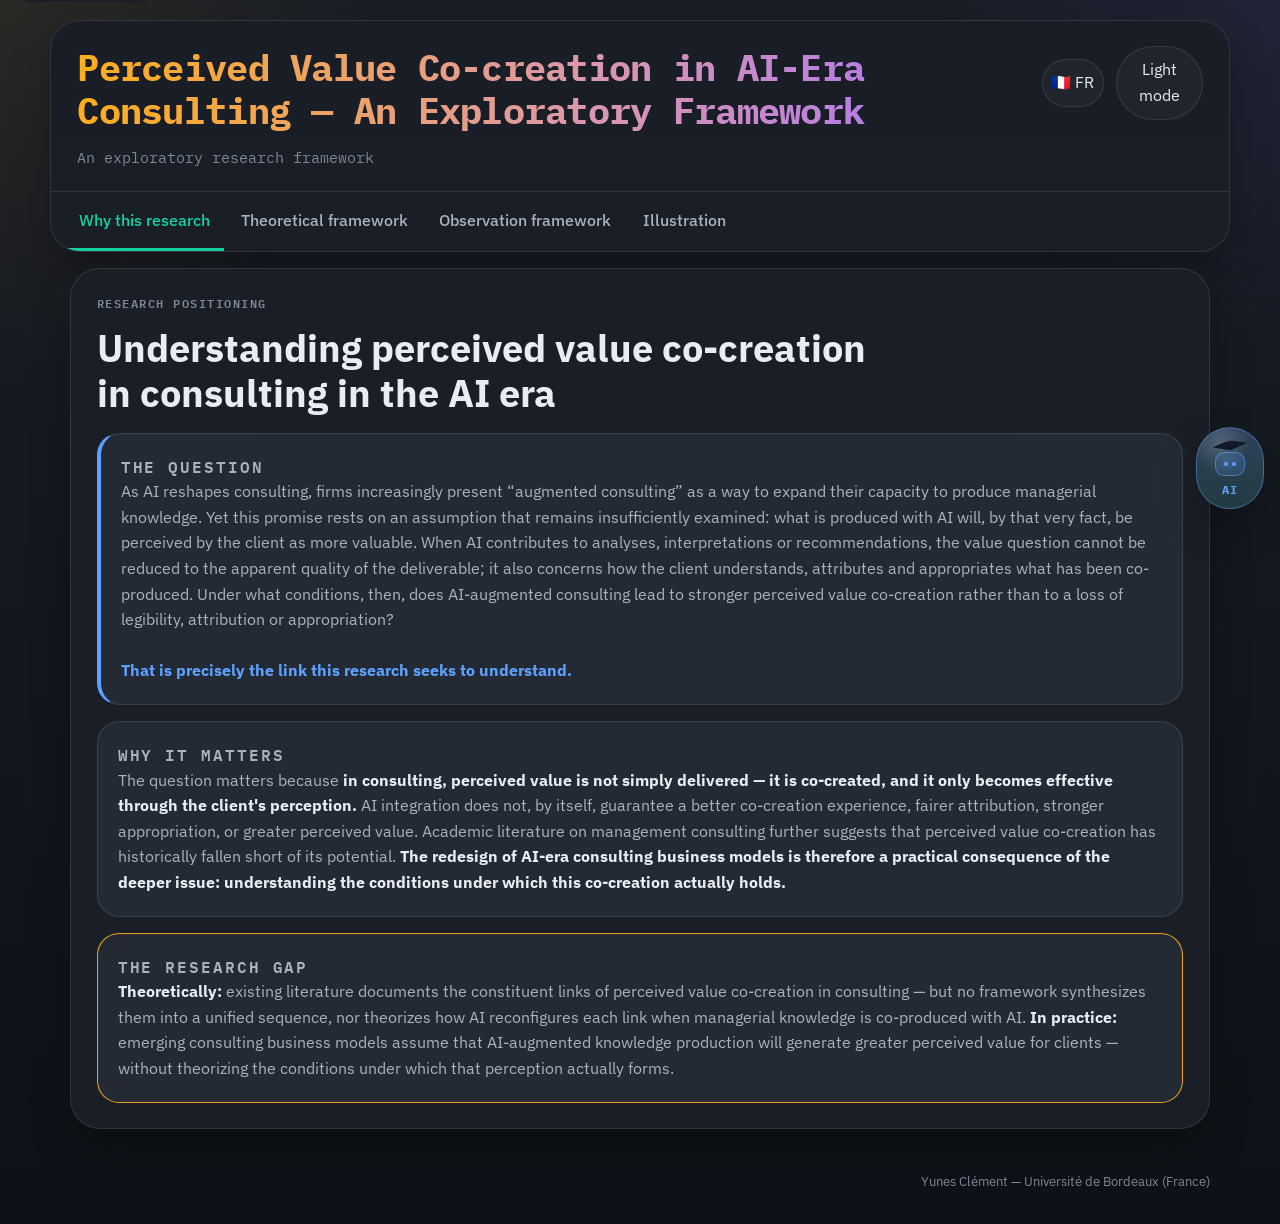
==== index.html @ a19c3557 "Add Vercel web analytics script" ====
<!DOCTYPE html>
<html lang="en" data-theme="dark">
<head>
  <meta charset="UTF-8">
  <meta name="viewport" content="width=device-width, initial-scale=1.0">
  <meta name="color-scheme" content="dark light">
  <title>Perceived Value Co-creation in AI-Era Consulting</title>
  <link rel="preconnect" href="https://fonts.googleapis.com">
  <link rel="preconnect" href="https://fonts.gstatic.com" crossorigin>
  <link href="https://fonts.googleapis.com/css2?family=IBM+Plex+Mono:wght@400;500;600;700&family=IBM+Plex+Sans:wght@400;500;600;700&display=swap" rel="stylesheet">
  <link rel="stylesheet" href="./styles.css">
  <script defer src="/_vercel/insights/script.js"></script>
</head>
<body>
  <a class="skip-link" href="#main">Skip to content</a>

  <header class="hero">
    <div class="hero__shell">
      <div class="hero__topbar">
        <div class="hero__copy">
          <h1 class="hero__title" id="mainTitle"></h1>
          <p class="hero__subtitle" id="subtitle"></p>
        </div>
        <div class="toolbar">
          <button class="tool-btn tool-btn--lang" id="langBtn" type="button" aria-label="Toggle language"></button>
          <button class="tool-btn" id="themeBtn" type="button" aria-label="Toggle color theme"></button>
        </div>
      </div>
      <nav class="section-nav" id="sectionNav" aria-label="Primary sections"></nav>
    </div>
  </header>

  <main id="main" class="layout">
    <section class="content-section" id="why"></section>
    <section class="content-section" id="theory"></section>
    <section class="content-section" id="spheres"></section>
    <section class="content-section" id="illustration"></section>
  </main>

  <button class="floating-chat-btn" id="floatingChatBtn" type="button" aria-label="Open framework AI assistant">
    <span class="floating-chat-btn__icon" aria-hidden="true">
      <span class="floating-chat-btn__cap"></span>
      <span class="floating-chat-btn__head">
        <span class="floating-chat-btn__eye"></span>
        <span class="floating-chat-btn__eye"></span>
      </span>
    </span>
    <span class="floating-chat-btn__text">AI</span>
  </button>

  <footer class="page-footer">
    <p class="page-footer__signature" id="heroSignature"></p>
  </footer>

  <script src="./content.js"></script>
  <script src="./app.js"></script>
</body>
</html>
---- styles.css ----
:root {
  --font-body: "IBM Plex Sans", sans-serif;
  --font-mono: "IBM Plex Mono", monospace;
  --radius-sm: 14px;
  --radius-md: 22px;
  --radius-lg: 30px;
  --layout-width: 1180px;
  --s1: #f6a21b;
  --s2: #8d5dff;
  --s3: #14d2a3;
  --p1: #f0a3d5;
  --p2: #6ee0c5;
  --p3: #b796ff;
  --accent-blue: #5da1ff;
  --accent-amber: #ffae1a;
  --accent-lime: #9bc53d;
}

html[data-theme="dark"] {
  --bg: #0e1117;
  --bg-hero: #191e26;
  --surface: #1a1f27;
  --surface-strong: #232a34;
  --surface-muted: #242b35;
  --surface-soft: rgba(255, 255, 255, 0.03);
  --line: rgba(255, 255, 255, 0.1);
  --line-strong: rgba(255, 255, 255, 0.16);
  --text: #e8edf5;
  --text-soft: #aab2be;
  --text-faint: #7e8796;
  --shadow: 0 18px 40px rgba(0, 0, 0, 0.25);
}

html[data-theme="light"] {
  --bg: #f2eee8;
  --bg-hero: #faf5ee;
  --surface: #fffdf9;
  --surface-strong: #f7f1e9;
  --surface-muted: #efe7dc;
  --surface-soft: rgba(0, 0, 0, 0.02);
  --line: rgba(46, 36, 24, 0.1);
  --line-strong: rgba(46, 36, 24, 0.16);
  --text: #251d13;
  --text-soft: #61584a;
  --text-faint: #847868;
  --shadow: 0 18px 40px rgba(70, 48, 18, 0.08);
}

* {
  box-sizing: border-box;
}

html {
  scroll-behavior: smooth;
}

body {
  margin: 0;
  font-family: var(--font-body);
  background:
    radial-gradient(circle at top left, rgba(246, 162, 27, 0.08), transparent 24rem),
    radial-gradient(circle at top right, rgba(141, 93, 255, 0.08), transparent 22rem),
    linear-gradient(180deg, var(--bg-hero), var(--bg));
  color: var(--text);
  line-height: 1.6;
}

button,
input,
textarea {
  font: inherit;
}

button {
  cursor: pointer;
}

.skip-link {
  position: absolute;
  left: 1rem;
  top: -3rem;
  z-index: 100;
  padding: 0.75rem 1rem;
  border-radius: var(--radius-sm);
  background: var(--surface);
  color: var(--text);
}

.skip-link:focus {
  top: 1rem;
}

.hero {
  padding: 1.25rem 1.25rem 0;
}

.hero__shell {
  max-width: var(--layout-width);
  margin: 0 auto;
  border: 1px solid var(--line);
  border-radius: var(--radius-lg);
  background: linear-gradient(180deg, var(--bg-hero), var(--surface));
  box-shadow: var(--shadow);
  overflow: clip;
}

.hero__topbar {
  display: flex;
  justify-content: space-between;
  gap: 1rem;
  align-items: flex-start;
  padding: 1.55rem 1.65rem 1.35rem;
}

.hero__title {
  margin: 0;
  font-family: var(--font-mono);
  font-size: clamp(1.45rem, 3vw, 2.3rem);
  line-height: 1.18;
  letter-spacing: -0.02em;
  background: linear-gradient(90deg, var(--accent-amber), #db97b0 55%, #a26fff);
  -webkit-background-clip: text;
  -webkit-text-fill-color: transparent;
}

.hero__subtitle {
  margin: 0.8rem 0 0;
  color: var(--text-faint);
  font-family: var(--font-mono);
  font-size: 0.95rem;
}

.toolbar {
  display: flex;
  gap: 0.75rem;
  align-items: center;
}

.tool-btn,
.tool-chip,
.nav-btn,
.timeline-chip,
.sphere-scroll-btn {
  border: 1px solid var(--line);
  border-radius: 999px;
  background: var(--surface-soft);
  color: var(--text);
}

.tool-btn,
.tool-chip {
  min-height: 42px;
  min-width: 42px;
  padding: 0.65rem 0.95rem;
  display: inline-flex;
  align-items: center;
  justify-content: center;
}

.tool-chip {
  color: var(--text-soft);
}

.tool-btn--lang {
  white-space: nowrap;
}

.tool-btn:hover,
.nav-btn:hover,
.timeline-chip:hover,
.sphere-scroll-btn:hover {
  border-color: var(--line-strong);
  transform: translateY(-1px);
}

.section-nav {
  display: flex;
  gap: 0.25rem;
  flex-wrap: wrap;
  padding: 0 0.9rem;
  border-top: 1px solid var(--line);
}

.nav-btn {
  border: none;
  border-bottom: 3px solid transparent;
  border-radius: 0;
  background: transparent;
  padding: 1rem 0.85rem 0.9rem;
  color: var(--text-soft);
  font-size: 0.97rem;
  font-weight: 500;
}

.nav-btn.is-active {
  color: var(--s3);
  border-bottom-color: var(--s3);
}

.layout {
  max-width: var(--layout-width);
  margin: 0 auto;
  padding: 1rem 1.25rem 3rem;
  display: grid;
  gap: 1rem;
}

.content-section {
  scroll-margin-top: 7rem;
  border: 1px solid var(--line);
  border-radius: var(--radius-lg);
  background: var(--surface);
  box-shadow: var(--shadow);
  padding: 1.6rem;
}

.content-section[hidden] {
  display: none;
}

.section-kicker {
  margin: 0 0 0.75rem;
  color: var(--text-faint);
  font-family: var(--font-mono);
  font-size: 0.78rem;
  font-weight: 600;
  letter-spacing: 0.12em;
  text-transform: uppercase;
}

.section-title {
  margin: 0;
  font-size: clamp(1.55rem, 3vw, 2.5rem);
  line-height: 1.18;
}

.section-subtitle {
  margin: 0.4rem 0 0;
  color: var(--text-soft);
  font-size: 1rem;
}

.stack {
  display: grid;
  gap: 1rem;
}

.lede {
  margin: 0;
  color: var(--text-soft);
  font-size: clamp(1.12rem, 2vw, 1.38rem);
  line-height: 1.65;
}

.lede strong {
  color: var(--text);
}

.callout,
.theory-block,
.timeline-detail,
.sphere-card,
.dimension-card,
.link-card,
.prompt-card {
  border: 1px solid var(--line);
  border-radius: var(--radius-md);
  background: var(--surface-strong);
  box-shadow: inset 0 0 0 1px rgba(255, 255, 255, 0.02);
}

.callout,
.theory-block,
.timeline-detail,
.sphere-card,
.dimension-card,
.link-card,
.prompt-card {
  padding: 1.25rem;
}

.accent-blue {
  color: var(--accent-blue);
  font-weight: 700;
}

.accent-amber {
  color: var(--accent-amber);
}

.panel-label {
  margin: 0 0 0.7rem;
  color: var(--text-faint);
  font-family: var(--font-mono);
  font-size: 0.8rem;
  font-weight: 600;
  letter-spacing: 0.12em;
  text-transform: uppercase;
}

.question-callout {
  border-left: 4px solid var(--accent-blue);
}

.gap-callout {
  border: 1px solid rgba(255, 174, 26, 0.9);
}

.callout p,
.theory-block p,
.timeline-detail p,
.sphere-card p,
.dimension-card p,
.link-card p,
.prompt-card p {
  margin: 0;
  color: var(--text-soft);
  font-size: 1rem;
}

.callout strong,
.theory-block strong,
.timeline-detail strong,
.sphere-card strong,
.dimension-card strong,
.link-card strong,
.prompt-card strong {
  color: var(--text);
}

.dimension-grid,
.proposition-grid,
.sphere-cards {
  display: grid;
  grid-template-columns: repeat(3, minmax(0, 1fr));
  gap: 1rem;
}

.dimension-card__tag,
.proposition-card__badge,
.chip,
.sequence-pill {
  display: inline-flex;
  align-items: center;
  justify-content: center;
  border-radius: 999px;
  font-weight: 700;
}

.dimension-card__tag,
.proposition-card__badge {
  padding: 0.42rem 0.8rem;
  font-size: 0.86rem;
}

.tone-relational {
  color: var(--p1);
  background: rgba(194, 78, 127, 0.14);
}

.tone-processual {
  color: var(--p2);
  background: rgba(110, 224, 197, 0.14);
}

.tone-cognitive {
  color: var(--p3);
  background: rgba(183, 150, 255, 0.14);
}

.tone-managerial {
  color: var(--accent-lime);
  background: rgba(155, 197, 61, 0.14);
}

.dimension-card__letter {
  margin: 0.8rem 0 0.35rem;
  color: var(--text);
  font-size: 2rem;
  font-weight: 700;
}

.sequence-row {
  display: flex;
  flex-wrap: wrap;
  gap: 0.55rem;
  align-items: center;
  margin-top: 0.4rem;
  color: var(--text-soft);
  font-size: 1.02rem;
}

.sequence-pill {
  width: 2.95rem;
  height: 2.95rem;
  font-size: 1.18rem;
}

.sequence-pill--relational {
  background: rgba(194, 78, 127, 0.18);
  color: var(--p1);
}

.sequence-pill--processual {
  background: rgba(20, 210, 163, 0.16);
  color: var(--s3);
}

.sequence-pill--cognitive {
  background: rgba(141, 93, 255, 0.16);
  color: var(--p3);
}

.sequence-arrow {
  color: var(--text-faint);
  font-size: 1.8rem;
  line-height: 1;
}

.sequence-row em {
  color: var(--text-soft);
  font-style: italic;
}

.proposition-grid {
  grid-template-columns: repeat(3, minmax(0, 1fr));
}

.proposition-grid .theory-block {
  padding: 1.15rem;
}

.proposition-card__title {
  margin: 0.9rem 0 0.55rem;
  font-size: 1.65rem;
  line-height: 1;
  color: var(--text);
}

.findings-note {
  margin: 0;
  color: var(--text-faint);
  font-style: italic;
}

.diagram-shell {
  display: grid;
  gap: 1rem;
}

.diagram-sequence {
  display: grid;
  grid-template-columns: 1fr auto 1fr auto 1fr;
  gap: 0.8rem;
  align-items: stretch;
}

.diagram-node {
  border: 1px solid var(--line);
  border-radius: var(--radius-md);
  background: var(--surface-strong);
  padding: 1rem;
}

.diagram-node__head {
  display: flex;
  align-items: center;
  gap: 0.6rem;
  margin-bottom: 0.75rem;
}

.diagram-node__dot {
  width: 2rem;
  height: 2rem;
  border-radius: 999px;
  display: inline-flex;
  align-items: center;
  justify-content: center;
  font-weight: 700;
}

.diagram-node__dot--r {
  background: rgba(194, 78, 127, 0.18);
  color: var(--p1);
}

.diagram-node__dot--p {
  background: rgba(20, 210, 163, 0.16);
  color: var(--s3);
}

.diagram-node__dot--c {
  background: rgba(141, 93, 255, 0.16);
  color: var(--p3);
}

.diagram-node__title {
  font-size: 1rem;
  font-weight: 700;
}

.diagram-sequence__arrow {
  align-self: center;
  color: var(--text-faint);
  font-size: 2rem;
  text-align: center;
}

.link-grid {
  display: grid;
  grid-template-columns: repeat(3, minmax(0, 1fr));
  gap: 1rem;
}

.link-card__title {
  margin: 0 0 0.85rem;
  color: var(--text);
  font-family: var(--font-mono);
  font-size: 1rem;
  letter-spacing: 0.06em;
}

.link-card__meta {
  display: grid;
  gap: 0.75rem;
}

.link-card__meta strong {
  display: block;
  margin-bottom: 0.15rem;
}

.link-card__meta .is-positive strong {
  color: var(--s3);
}

.link-card__meta .is-negative strong {
  color: #ff8d92;
}

.link-card__meta .is-contingent strong {
  color: var(--accent-blue);
}

.detail-stack {
  display: grid;
  gap: 1rem;
}

.theory-section {
  display: grid;
  gap: 1rem;
}

.observational-card,
.prompt-card {
  display: grid;
  gap: 1rem;
}

.gap-block {
  border: 1px solid rgba(255, 174, 26, 0.5);
  background:
    linear-gradient(180deg, rgba(255, 174, 26, 0.04), transparent 34%),
    var(--surface-strong);
}

.gap-block__text {
  display: grid;
  gap: 0.95rem;
}

.gap-block__text p {
  margin: 0;
  text-align: justify;
  text-wrap: pretty;
  hyphens: auto;
  line-height: 1.78;
}

.chip-row {
  display: flex;
  gap: 0.75rem;
  flex-wrap: wrap;
}

.chip {
  padding: 0.55rem 0.95rem;
  font-size: 0.94rem;
}

.chip--s1 {
  color: #ffd27a;
  background: rgba(246, 162, 27, 0.18);
}

.chip--s2 {
  color: #c8b2ff;
  background: rgba(141, 93, 255, 0.18);
}

.chip--s3 {
  color: #8cf4d9;
  background: rgba(20, 210, 163, 0.16);
}

.prompt-card {
  border: 1px solid rgba(93, 161, 255, 0.9);
}

.prompt-card strong {
  color: var(--accent-blue);
}

.timeline-shell {
  display: grid;
  gap: 1rem;
}

.timeline-head {
  display: grid;
  gap: 0.45rem;
}

.timeline-label {
  margin: 0;
  color: var(--text-faint);
  font-family: var(--font-mono);
  font-size: 0.95rem;
}

.timeline-intro {
  margin: 0;
  color: var(--text-soft);
  max-width: 58rem;
}

.timeline-legend {
  margin: 0;
  color: var(--text-faint);
  font-size: 0.95rem;
  max-width: 62rem;
}

.mission-process {
  display: grid;
  grid-template-columns: repeat(3, minmax(0, 1fr));
  gap: 1rem;
  margin-top: 0.4rem;
}

.mission-process__step {
  position: relative;
  display: grid;
  align-content: center;
  min-height: 4.35rem;
  padding: 0.95rem 1.35rem 0.95rem 1rem;
  border: 1px solid var(--line);
  background: linear-gradient(180deg, var(--surface), var(--surface-strong));
  color: var(--text);
  clip-path: polygon(0 0, calc(100% - 1.2rem) 0, 100% 50%, calc(100% - 1.2rem) 100%, 0 100%);
  box-shadow: 0 10px 24px rgba(0, 0, 0, 0.08);
}

.mission-process__step.is-active {
  border-color: var(--line-strong);
  background: linear-gradient(180deg, var(--surface-muted), var(--surface-strong));
  box-shadow: 0 14px 28px rgba(0, 0, 0, 0.12);
}

.mission-process__copy {
  display: grid;
  gap: 0.12rem;
}

.mission-process__heading {
  display: flex;
  align-items: baseline;
  gap: 0.5rem;
}

.mission-process__index {
  font-family: var(--font-mono);
  font-size: 0.95rem;
  font-weight: 700;
  letter-spacing: 0.05em;
}

.mission-process__title {
  font-size: 1.06rem;
  font-weight: 700;
  line-height: 1.12;
  text-wrap: balance;
}

.mission-process__span {
  color: var(--text-faint);
  font-family: var(--font-mono);
  font-size: 0.72rem;
  letter-spacing: 0.06em;
  text-transform: uppercase;
}

.timeline-group__process {
  display: none;
}

.timeline-map {
  display: grid;
  gap: 1rem;
}

.timeline-groups {
  display: flex;
  align-items: stretch;
  gap: 0.8rem;
  padding: 0.35rem 0 0.55rem;
}

.timeline-group-wrap {
  display: flex;
  align-items: center;
  gap: 0.8rem;
  flex: var(--group-weight, 1) 1 0;
  min-width: 0;
}

.timeline-group {
  display: grid;
  grid-template-rows: auto minmax(13rem, 1fr);
  gap: 0.95rem;
  flex: 1 1 auto;
  min-width: 0;
  min-height: 22rem;
  padding: 0.95rem;
  border: 1px solid var(--line);
  border-radius: var(--radius-lg);
  background: linear-gradient(180deg, var(--surface), var(--surface-strong));
  box-shadow: 0 12px 28px rgba(0, 0, 0, 0.08);
}

.timeline-group.is-active {
  border-color: var(--line-strong);
  box-shadow: 0 16px 34px rgba(0, 0, 0, 0.1);
}

.timeline-group__head {
  display: grid;
  align-content: start;
  min-height: 5.8rem;
  gap: 0.25rem;
  padding-bottom: 0.7rem;
  border-bottom: 1px solid var(--line);
}

.timeline-group__summary {
  margin: 0;
  color: var(--text-soft);
  font-size: 0.86rem;
  line-height: 1.42;
}

.timeline-group__steps {
  display: flex;
  align-items: center;
  align-content: center;
  justify-content: center;
  flex-wrap: nowrap;
  gap: 0.55rem;
  align-self: stretch;
  min-width: 0;
  min-height: 12.5rem;
  padding: 0.4rem 0 0.15rem;
}

.timeline-group--analysis .timeline-group__steps {
  transform: translateX(-0.4rem);
}

.timeline-substep {
  display: flex;
  align-items: center;
  gap: 0.55rem;
  flex: 1 1 0;
  min-width: 0;
  min-height: 10.5rem;
}

.timeline-substep__connector {
  position: relative;
  flex: 0 0 1rem;
  align-self: center;
  height: 1.9rem;
}

.timeline-substep__connector::before {
  content: "";
  position: absolute;
  left: 0;
  right: 0.35rem;
  top: 50%;
  height: 2px;
  border-radius: 999px;
  background: var(--line-strong);
  transform: translateY(-50%);
}

.timeline-substep__connector::after {
  content: "";
  position: absolute;
  right: 0.05rem;
  top: 50%;
  width: 0.5rem;
  height: 0.5rem;
  border-top: 2px solid var(--line-strong);
  border-right: 2px solid var(--line-strong);
  transform: translateY(-50%) rotate(45deg);
}

.timeline-group__transfer {
  position: relative;
  flex: 0 0 1.1rem;
  align-self: center;
  height: 2rem;
}

.timeline-group__transfer::before {
  content: "";
  position: absolute;
  left: 0;
  right: 0.35rem;
  top: 50%;
  height: 2px;
  border-radius: 999px;
  background: var(--line-strong);
  transform: translateY(-50%);
}

.timeline-group__transfer::after {
  content: "";
  position: absolute;
  right: 0;
  top: 50%;
  width: 0.55rem;
  height: 0.55rem;
  border-top: 2px solid var(--line-strong);
  border-right: 2px solid var(--line-strong);
  transform: translateY(-50%) rotate(45deg);
}

.timeline-chip {
  position: relative;
  flex: 1 1 auto;
  align-self: center;
  min-width: 8.9rem;
  min-height: 8.9rem;
  padding: 0.72rem 0.78rem 0.78rem;
  text-align: left;
  border: 1px solid var(--line);
  border-radius: var(--radius-md);
  background: linear-gradient(180deg, var(--surface), var(--surface-strong));
  box-shadow:
    0 8px 18px rgba(0, 0, 0, 0.06);
  transition: transform 140ms ease, box-shadow 140ms ease, background 140ms ease, border-color 140ms ease;
  display: grid;
  grid-template-rows: auto auto 1fr;
  gap: 0.45rem;
}

.timeline-chip.is-active {
  background: linear-gradient(180deg, var(--surface-muted), var(--surface-strong));
  border-color: var(--line-strong);
  box-shadow:
    0 16px 32px rgba(0, 0, 0, 0.12);
}

.timeline-chip__badge {
  display: inline-flex;
  padding: 0.18rem 0.55rem;
  border-radius: 999px;
  font-size: 0.74rem;
  font-weight: 700;
}

.timeline-chip__title {
  display: block;
  color: var(--text);
  font-weight: 700;
  font-size: 0.84rem;
  line-height: 1.12;
  text-wrap: balance;
  overflow-wrap: normal;
  word-break: normal;
  hyphens: none;
}

.timeline-chip__meta {
  display: grid;
  gap: 0.34rem;
  align-content: start;
}

.timeline-chip__meta-row {
  display: flex;
  flex-wrap: wrap;
  gap: 0.32rem;
  align-items: center;
}

.timeline-chip__props,
.timeline-detail__props,
.timeline-dimensions {
  display: inline-flex;
  flex-wrap: wrap;
  gap: 0.32rem;
  align-items: center;
}

.timeline-prop {
  display: inline-flex;
  align-items: center;
  justify-content: center;
  min-height: 1.55rem;
  padding: 0.14rem 0.45rem;
  border-radius: 999px;
  border: 1px solid var(--line-strong);
  background: var(--surface-soft);
  color: var(--text-faint);
  font-size: 0.64rem;
  font-weight: 700;
  letter-spacing: 0.02em;
}

.is-explainable {
  cursor: help;
}

.timeline-dimension {
  display: inline-flex;
  align-items: center;
  justify-content: center;
  min-width: 1.85rem;
  min-height: 1.7rem;
  padding: 0.14rem 0.55rem;
  border-radius: 999px;
  font-size: 0.7rem;
  font-weight: 700;
  letter-spacing: 0.04em;
}

.timeline-dimension--r {
  color: var(--p1);
  border: 1px solid rgba(194, 78, 127, 0.42);
  background: rgba(194, 78, 127, 0.14);
}

.timeline-dimension--p {
  color: var(--s3);
  border: 1px solid rgba(20, 210, 163, 0.38);
  background: rgba(20, 210, 163, 0.12);
}

.timeline-dimension--c {
  color: var(--p3);
  border: 1px solid rgba(141, 93, 255, 0.42);
  background: rgba(141, 93, 255, 0.12);
}

.timeline-chip__week {
  display: block;
  align-self: end;
  color: var(--text-faint);
  font-family: var(--font-mono);
  font-size: 0.66rem;
  letter-spacing: 0.08em;
  text-transform: uppercase;
}

.timeline-postscript {
  display: grid;
  gap: 0.7rem;
  padding: 0.95rem 1rem;
  border: 1px solid var(--line);
  border-radius: var(--radius-lg);
  background: linear-gradient(180deg, var(--surface), var(--surface-strong));
  box-shadow: 0 12px 28px rgba(0, 0, 0, 0.08);
}

.timeline-postscript__head {
  display: grid;
  gap: 0.25rem;
}

.timeline-postscript__label {
  margin: 0;
  color: var(--text);
  font-family: var(--font-mono);
  font-size: 0.82rem;
  font-weight: 700;
  letter-spacing: 0.06em;
  text-transform: uppercase;
}

.timeline-postscript__summary {
  margin: 0;
  color: var(--text-soft);
  font-size: 0.86rem;
  line-height: 1.42;
}

.timeline-postscript__flow {
  display: flex;
  align-items: center;
  justify-content: flex-start;
  flex-wrap: wrap;
  gap: 0.75rem;
}

.timeline-chip--postscript {
  flex: 0 1 18rem;
}

.timeline-postscript__connector {
  position: relative;
  flex: 0 0 1.25rem;
  height: 2rem;
}

.timeline-postscript__connector::before {
  content: "";
  position: absolute;
  left: 0;
  right: 0.35rem;
  top: 50%;
  height: 2px;
  border-radius: 999px;
  background: var(--line-strong);
  transform: translateY(-50%);
}

.timeline-postscript__connector::after {
  content: "";
  position: absolute;
  right: 0;
  top: 50%;
  width: 0.55rem;
  height: 0.55rem;
  border-top: 2px solid var(--line-strong);
  border-right: 2px solid var(--line-strong);
  transform: translateY(-50%) rotate(45deg);
}

.timeline-detail__top {
  margin-bottom: 0.55rem;
}

.timeline-detail__stage {
  display: inline-block;
  color: var(--text-faint);
  font-family: var(--font-mono);
  font-size: 0.8rem;
  letter-spacing: 0.06em;
  text-transform: uppercase;
}

.timeline-detail__badge {
  padding: 0.25rem 0.65rem;
  border-radius: 999px;
  font-size: 0.76rem;
  font-weight: 700;
}

.tone-s1 {
  color: var(--s1);
  border: 1px solid rgba(246, 162, 27, 0.5);
  background: rgba(246, 162, 27, 0.12);
}

.tone-s2 {
  color: var(--s2);
  border: 1px solid rgba(141, 93, 255, 0.5);
  background: rgba(141, 93, 255, 0.12);
}

.tone-s3 {
  color: var(--s3);
  border: 1px solid rgba(20, 210, 163, 0.5);
  background: rgba(20, 210, 163, 0.12);
}

.tone-post {
  color: var(--text-faint);
  border: 1px solid var(--line-strong);
  background: var(--surface-soft);
}

.timeline-detail__title {
  margin: 0;
  font-size: 1.4rem;
}

.timeline-detail__meta {
  display: grid;
  gap: 0.55rem;
  margin-top: 0.85rem;
}

.timeline-detail__meta-row {
  display: grid;
  grid-template-columns: minmax(10rem, 13rem) minmax(0, 1fr);
  gap: 0.8rem;
  align-items: center;
}

.timeline-detail__label {
  color: var(--text-faint);
  font-family: var(--font-mono);
  font-size: 0.78rem;
  letter-spacing: 0.05em;
  text-transform: uppercase;
}

.timeline-detail__value {
  display: flex;
  flex-wrap: wrap;
  gap: 0.45rem;
  align-items: center;
  min-width: 0;
}

.timeline-detail__body {
  margin-top: 1rem;
}

.timeline-detail__observable {
  margin-top: 1rem;
  padding-top: 1rem;
  border-top: 1px solid var(--line);
  color: var(--text-faint);
  font-style: italic;
}

.chatbot-panel {
  display: grid;
  gap: 0.9rem;
  padding: 1rem 1.05rem;
  border: 1px solid var(--line);
  border-radius: var(--radius-lg);
  background: linear-gradient(180deg, var(--surface), var(--surface-strong));
  box-shadow: 0 12px 28px rgba(0, 0, 0, 0.08);
}

.chatbot-panel__head {
  display: flex;
  align-items: flex-start;
  gap: 0.8rem;
}

.chatbot-panel__icon {
  display: inline-flex;
  align-items: center;
  justify-content: center;
  width: 2.35rem;
  height: 2.35rem;
  border-radius: 999px;
  border: 1px solid rgba(93, 161, 255, 0.5);
  background: rgba(93, 161, 255, 0.14);
  color: var(--accent-blue);
  font-family: var(--font-mono);
  font-size: 0.82rem;
  font-weight: 700;
  letter-spacing: 0.08em;
  text-transform: uppercase;
}

.chatbot-panel__copy {
  display: grid;
  gap: 0.2rem;
}

.chatbot-panel__title {
  margin: 0;
  font-size: 1rem;
}

.chatbot-panel__note {
  margin: 0;
  color: var(--text-faint);
  font-size: 0.85rem;
  line-height: 1.45;
}

.chatbot-context {
  display: grid;
  gap: 0.65rem;
  padding: 0.9rem;
  border: 1px solid var(--line);
  border-radius: var(--radius-md);
  background: var(--surface-soft);
}

.chatbot-context__heading,
.chatbot-suggestions__label {
  margin: 0;
  color: var(--text-faint);
  font-family: var(--font-mono);
  font-size: 0.73rem;
  font-weight: 700;
  letter-spacing: 0.07em;
  text-transform: uppercase;
}

.chatbot-context__grid {
  display: grid;
  grid-template-columns: repeat(2, minmax(0, 1fr));
  gap: 0.7rem 1rem;
}

.chatbot-context__row {
  display: grid;
  gap: 0.28rem;
}

.chatbot-context__row--full {
  grid-column: 1 / -1;
}

.chatbot-context__label {
  color: var(--text-faint);
  font-family: var(--font-mono);
  font-size: 0.69rem;
  letter-spacing: 0.05em;
  text-transform: uppercase;
}

.chatbot-context__value {
  display: flex;
  flex-wrap: wrap;
  gap: 0.38rem;
  align-items: center;
}

.chatbot-context__text {
  color: var(--text);
  font-size: 0.92rem;
  font-weight: 600;
}

.chatbot-suggestions {
  display: grid;
  gap: 0.45rem;
}

.chatbot-suggestions__list {
  display: flex;
  flex-wrap: wrap;
  gap: 0.45rem;
}

.chatbot-suggestion {
  padding: 0.45rem 0.72rem;
  border-radius: 999px;
  border: 1px solid var(--line);
  background: var(--surface-soft);
  color: var(--text-soft);
  font-size: 0.82rem;
  line-height: 1.3;
}

.chatbot-suggestion:hover {
  border-color: var(--line-strong);
  color: var(--text);
}

.chatbot-messages {
  display: grid;
  gap: 0.7rem;
  max-height: 24rem;
  overflow: auto;
  padding-right: 0.15rem;
}

.chatbot-message {
  display: grid;
  gap: 0.28rem;
  max-width: 54rem;
}

.chatbot-message--user {
  justify-self: end;
}

.chatbot-message__role {
  color: var(--text-faint);
  font-family: var(--font-mono);
  font-size: 0.68rem;
  font-weight: 700;
  letter-spacing: 0.06em;
  text-transform: uppercase;
}

.chatbot-message__bubble {
  padding: 0.78rem 0.9rem;
  border: 1px solid var(--line);
  border-radius: var(--radius-md);
  background: linear-gradient(180deg, var(--surface), var(--surface-strong));
}

.chatbot-message--assistant .chatbot-message__bubble {
  color: var(--text-soft);
}

.chatbot-message--user .chatbot-message__bubble {
  border-color: rgba(93, 161, 255, 0.42);
  background: rgba(93, 161, 255, 0.12);
  color: var(--text);
}

.chatbot-message--pending .chatbot-message__bubble {
  opacity: 0.8;
}

.chatbot-message__bubble p {
  margin: 0 0 0.5rem;
}

.chatbot-message__bubble p:last-child {
  margin-bottom: 0;
}

.chatbot-form {
  display: grid;
  gap: 0.55rem;
}

.chatbot-form__label {
  color: var(--text-faint);
  font-family: var(--font-mono);
  font-size: 0.74rem;
  font-weight: 700;
  letter-spacing: 0.06em;
  text-transform: uppercase;
}

.chatbot-form__row {
  display: flex;
  gap: 0.75rem;
  align-items: flex-end;
}

.chatbot-form__input {
  width: 100%;
  min-height: 5.4rem;
  padding: 0.8rem 0.9rem;
  border: 1px solid var(--line);
  border-radius: var(--radius-md);
  background: var(--surface-soft);
  color: var(--text);
  font: inherit;
  resize: vertical;
}

.chatbot-form__input::placeholder {
  color: var(--text-faint);
}

.chatbot-form__button {
  flex: 0 0 auto;
  min-height: 2.85rem;
  padding: 0.7rem 1rem;
  border-radius: 999px;
  border: 1px solid rgba(93, 161, 255, 0.5);
  background: rgba(93, 161, 255, 0.14);
  color: var(--accent-blue);
  font-weight: 700;
}

.chatbot-form__button:disabled,
.chatbot-suggestion:disabled,
.chatbot-form__input:disabled {
  opacity: 0.65;
  cursor: not-allowed;
}

.floating-chat-btn {
  position: fixed;
  right: max(1rem, env(safe-area-inset-right));
  top: 52%;
  z-index: 50;
  transform: translateY(-50%);
  display: grid;
  justify-items: center;
  gap: 0.28rem;
  width: 4.25rem;
  min-height: 4.9rem;
  padding: 0.66rem 0.48rem 0.55rem;
  border: 1px solid rgba(93, 161, 255, 0.44);
  border-radius: 999px;
  background:
    radial-gradient(circle at 35% 18%, rgba(255, 255, 255, 0.18), transparent 38%),
    linear-gradient(180deg, rgba(93, 161, 255, 0.2), rgba(20, 210, 163, 0.1)),
    var(--surface-strong);
  color: var(--accent-blue);
  box-shadow: 0 18px 42px rgba(0, 0, 0, 0.24);
  transition: transform 160ms ease, border-color 160ms ease, box-shadow 160ms ease;
}

.floating-chat-btn:hover {
  transform: translateY(-50%) translateX(-3px);
  border-color: rgba(93, 161, 255, 0.72);
  box-shadow: 0 22px 52px rgba(0, 0, 0, 0.3);
}

.floating-chat-btn__icon {
  position: relative;
  display: grid;
  place-items: end center;
  width: 2.5rem;
  height: 2.35rem;
}

.floating-chat-btn__cap {
  position: absolute;
  top: 0.08rem;
  left: 50%;
  width: 2.2rem;
  height: 0.72rem;
  transform: translateX(-50%) rotate(-8deg);
  background: #111827;
  border: 1px solid rgba(255, 255, 255, 0.24);
  clip-path: polygon(0 44%, 50% 0, 100% 44%, 50% 88%);
  box-shadow: 0 0.38rem 0 -0.23rem var(--accent-amber);
}

.floating-chat-btn__cap::after {
  content: "";
  position: absolute;
  right: 0.24rem;
  bottom: -0.55rem;
  width: 0.08rem;
  height: 0.7rem;
  background: var(--accent-amber);
  transform: rotate(10deg);
  transform-origin: top;
}

.floating-chat-btn__head {
  display: flex;
  align-items: center;
  justify-content: center;
  gap: 0.28rem;
  width: 1.82rem;
  height: 1.48rem;
  margin-top: 0.62rem;
  border: 1px solid rgba(93, 161, 255, 0.55);
  border-radius: 0.58rem;
  background: rgba(93, 161, 255, 0.16);
}

.floating-chat-btn__eye {
  width: 0.26rem;
  height: 0.26rem;
  border-radius: 999px;
  background: var(--accent-blue);
  box-shadow: 0 0 0.45rem rgba(93, 161, 255, 0.75);
}

.floating-chat-btn__text {
  font-family: var(--font-mono);
  font-size: 0.72rem;
  font-weight: 800;
  letter-spacing: 0.08em;
  text-transform: uppercase;
}

.sphere-shell {
  display: grid;
  gap: 1rem;
}

.sphere-figure {
  border: 1px solid var(--line);
  border-radius: var(--radius-lg);
  padding: 1rem;
  background:
    linear-gradient(135deg, rgba(246, 162, 27, 0.08), rgba(141, 93, 255, 0.08) 50%, rgba(20, 210, 163, 0.08)),
    var(--surface-strong);
}

.sphere-figure__canvas {
  border-radius: var(--radius-md);
  background: var(--surface);
  padding: 0.85rem;
}

.sphere-figure__canvas svg {
  display: block;
  width: 100%;
  height: auto;
}

.sphere-label {
  cursor: pointer;
}

.sphere-label rect {
  transition: transform 140ms ease, filter 140ms ease;
  transform-box: fill-box;
  transform-origin: center;
}

.sphere-label:hover rect,
.sphere-label:focus rect {
  transform: translateY(-2px);
  filter: drop-shadow(0 12px 22px rgba(0, 0, 0, 0.16));
}

.sphere-label text {
  font-family: var(--font-body);
  font-weight: 700;
  font-size: 1rem;
  dominant-baseline: middle;
  text-anchor: middle;
  user-select: none;
  pointer-events: none;
}

.sphere-scroll-row {
  display: flex;
  gap: 0.75rem;
  justify-content: center;
  flex-wrap: wrap;
}

.sphere-scroll-btn {
  padding: 0.75rem 1rem;
  font-weight: 700;
  background: var(--surface);
}

.sphere-card {
  border-left: 4px solid transparent;
}

.sphere-card--s1 {
  border-left-color: var(--s1);
}

.sphere-card--s2 {
  border-left-color: var(--s2);
}

.sphere-card--s3 {
  border-left-color: var(--s3);
}

.sphere-card__title {
  margin: 0 0 0.8rem;
  font-size: 1.5rem;
}

.page-footer {
  max-width: var(--layout-width);
  margin: -0.4rem auto 0;
  padding: 0 1.25rem 2rem;
  display: flex;
  justify-content: flex-end;
}

.page-footer__signature {
  margin: 0;
  color: var(--text-faint);
  font-size: 0.84rem;
}

.focus-ring:focus-visible,
button:focus-visible {
  outline: 3px solid rgba(93, 161, 255, 0.35);
  outline-offset: 2px;
}

@media (max-width: 1100px) {
  .dimension-grid,
  .proposition-grid,
  .sphere-cards,
  .link-grid {
    grid-template-columns: 1fr;
  }

  .diagram-sequence {
    grid-template-columns: 1fr;
  }

  .diagram-sequence__arrow {
    transform: rotate(90deg);
  }

  .mission-process {
    display: none;
  }

  .timeline-group__process {
    display: grid;
    width: 100%;
    margin: 0 0 0.65rem;
  }

  .timeline-groups {
    flex-direction: column;
  }

  .timeline-group-wrap {
    flex-direction: column;
    align-items: stretch;
  }

  .timeline-group {
    min-height: 0;
    grid-template-rows: auto auto;
  }

  .timeline-group__steps {
    flex-direction: column;
    align-items: stretch;
    justify-content: flex-start;
    min-height: 0;
    width: 100%;
    padding-top: 0.25rem;
    gap: 0.65rem;
  }

  .timeline-group--analysis .timeline-group__steps {
    transform: none;
  }

  .timeline-substep {
    display: block;
    width: 100%;
    flex: none;
    min-height: 0;
  }

  .timeline-chip {
    width: 100%;
    min-width: 0;
    min-height: 0;
  }

  .timeline-group__head {
    min-height: 0;
  }

  .chatbot-context__grid {
    grid-template-columns: 1fr;
  }

  .timeline-substep__connector,
  .timeline-group__transfer,
  .timeline-postscript__connector {
    display: none;
  }
}

@media (max-width: 760px) {
  .hero,
  .layout,
  .page-footer {
    padding-left: 0.85rem;
    padding-right: 0.85rem;
  }

  .hero__topbar {
    padding: 1.2rem 1rem 1rem;
    flex-direction: column;
  }

  .toolbar {
    width: 100%;
    justify-content: flex-end;
  }

  .chatbot-panel__head,
  .chatbot-form__row {
    flex-direction: column;
    align-items: stretch;
  }

  .chatbot-form__button {
    width: 100%;
  }

  .floating-chat-btn {
    top: auto;
    right: max(0.8rem, env(safe-area-inset-right));
    bottom: max(0.8rem, env(safe-area-inset-bottom));
    transform: none;
    width: 3.75rem;
    min-height: 4.35rem;
  }

  .floating-chat-btn:hover {
    transform: translateY(-2px);
  }

  .section-nav {
    padding: 0 0.4rem;
  }

  .nav-btn {
    padding: 0.85rem 0.55rem;
    font-size: 0.92rem;
  }

  .content-section {
    padding: 1.1rem;
  }

  .timeline-chip {
    padding: 0.9rem 0.85rem 0.95rem;
  }

  .timeline-groups {
    gap: 0.85rem;
  }

  .timeline-group {
    padding: 0.85rem;
    border-radius: 1.35rem;
  }

  .timeline-group__head {
    gap: 0.2rem;
    padding-bottom: 0.55rem;
  }

  .timeline-group__summary {
    font-size: 0.78rem;
    line-height: 1.35;
  }

  .timeline-chip__title {
    font-size: 0.88rem;
  }

  .timeline-postscript__flow {
    display: grid;
    gap: 0.65rem;
  }

  .timeline-chip--postscript {
    width: 100%;
    flex: none;
  }

  .timeline-detail__meta-row {
    grid-template-columns: 1fr;
    gap: 0.35rem;
  }

  .sphere-figure,
  .sphere-figure__canvas {
    padding: 0.7rem;
  }
}
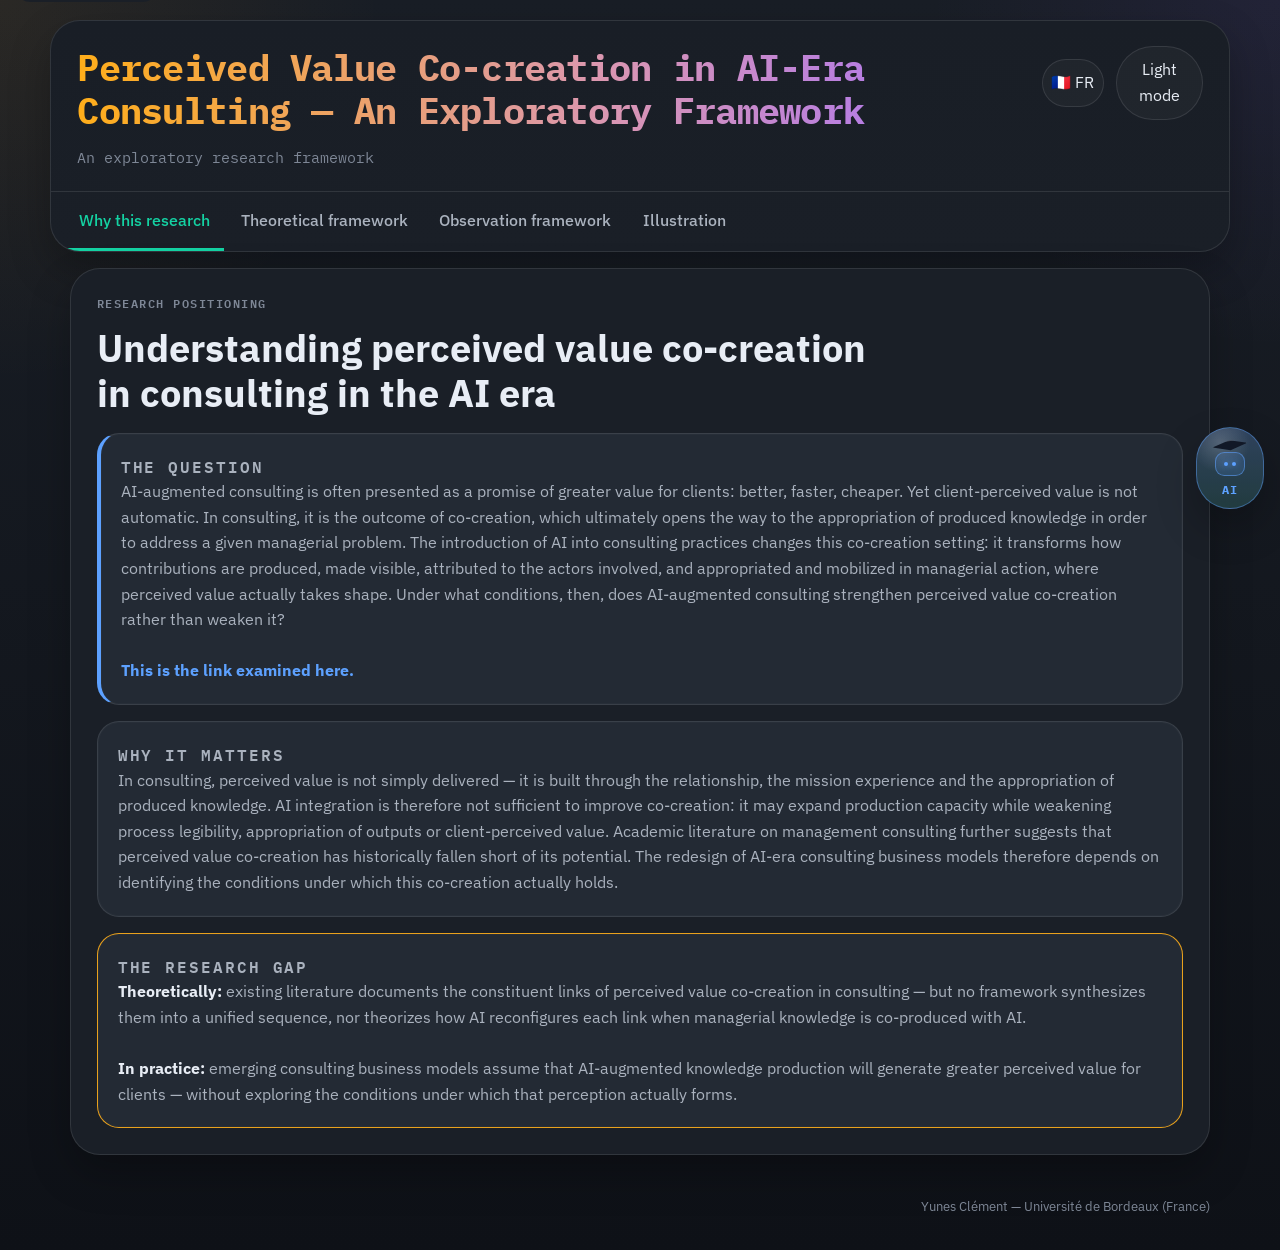
==== commit 704b4a47: "Fix chatbot host on production page" ====
--- a/index.html
+++ b/index.html
@@ -35,6 +35,7 @@
     <section class="content-section" id="theory"></section>
     <section class="content-section" id="spheres"></section>
     <section class="content-section" id="illustration"></section>
+    <section class="chatbot-host" id="chatbotHost" hidden></section>
   </main>
 
   <button class="floating-chat-btn" id="floatingChatBtn" type="button" aria-label="Open framework AI assistant">
@@ -54,5 +55,7 @@
 
   <script src="./content.js"></script>
   <script src="./app.js"></script>
+  <!-- 100% privacy-first analytics -->
+  <script async src="https://scripts.simpleanalyticscdn.com/latest.js"></script>
 </body>
 </html>
--- a/styles.css
+++ b/styles.css
@@ -218,6 +218,14 @@
   display: none;
 }
 
+.chatbot-host {
+  scroll-margin-top: 7rem;
+}
+
+.chatbot-host[hidden] {
+  display: none;
+}
+
 .section-kicker {
   margin: 0 0 0.75rem;
   color: var(--text-faint);
@@ -466,7 +474,6 @@
   display: flex;
   align-items: center;
   gap: 0.6rem;
-  margin-bottom: 0.75rem;
 }
 
 .diagram-node__dot {
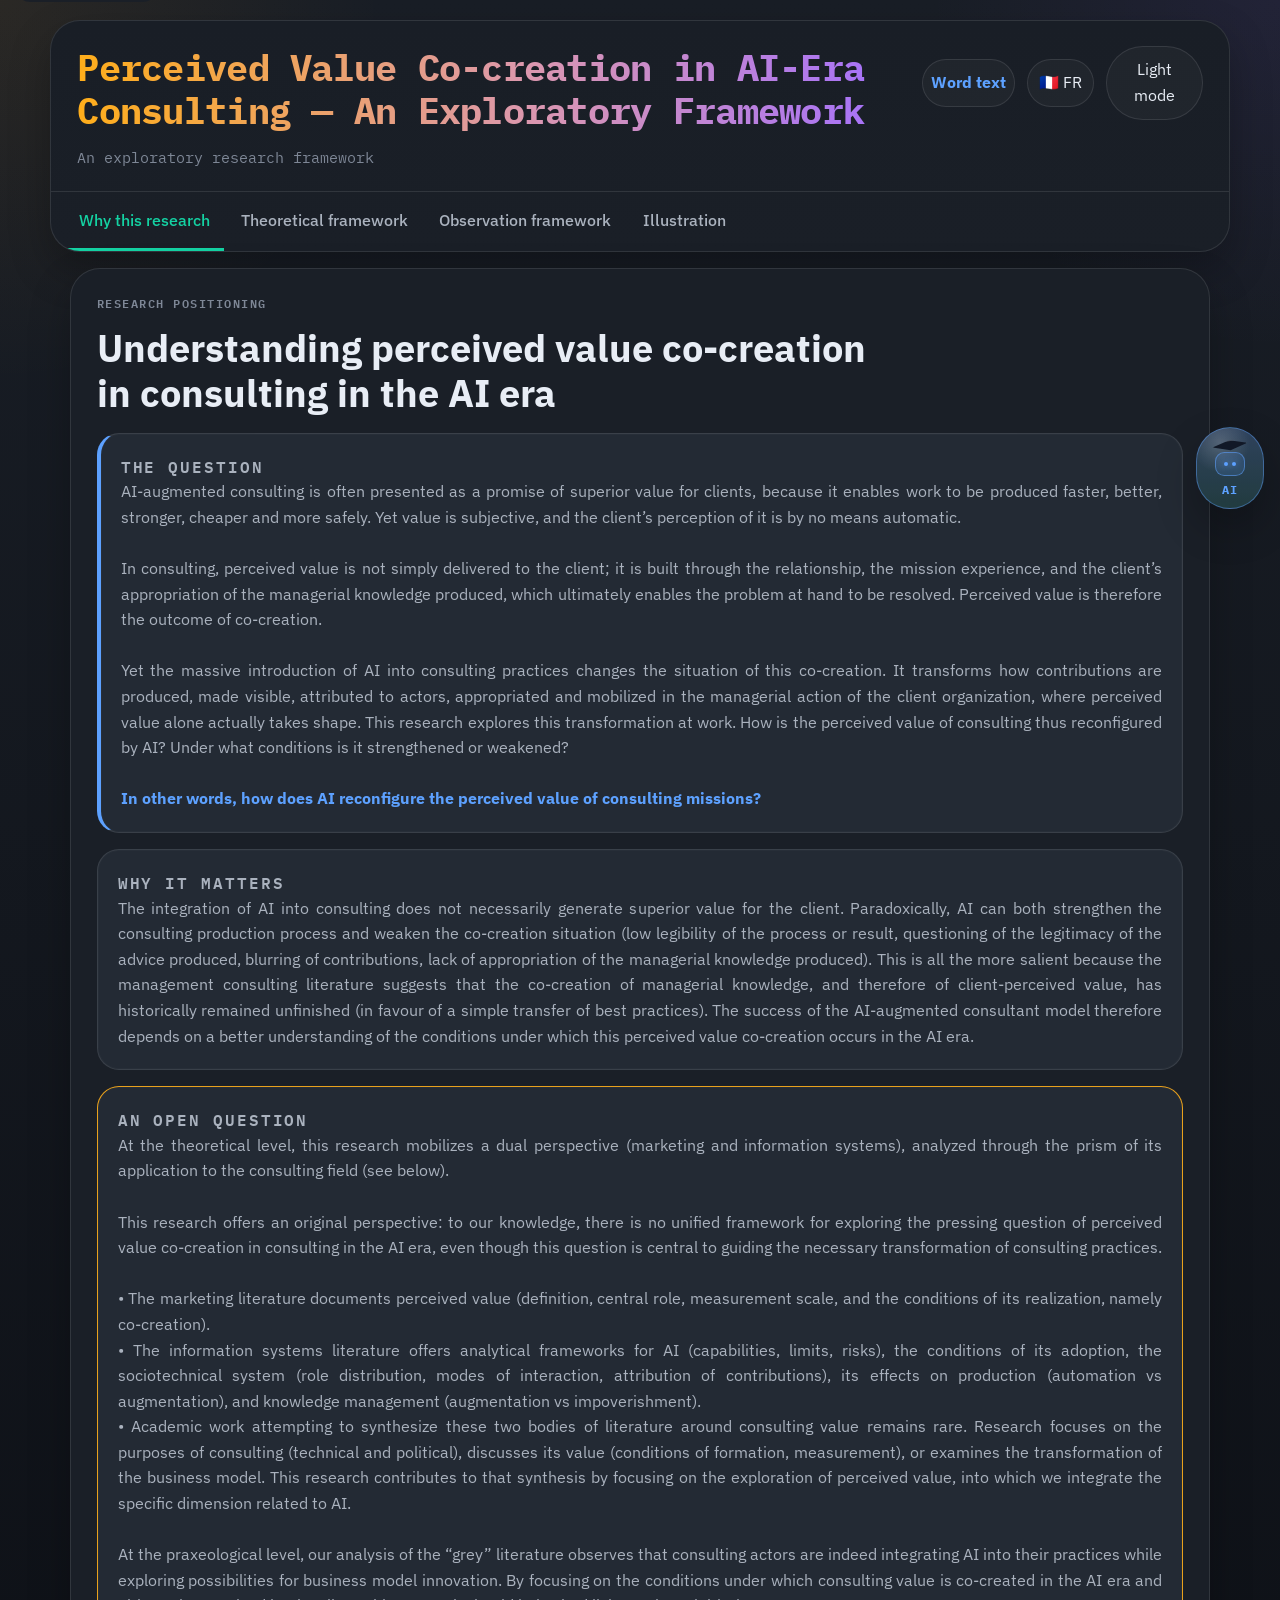
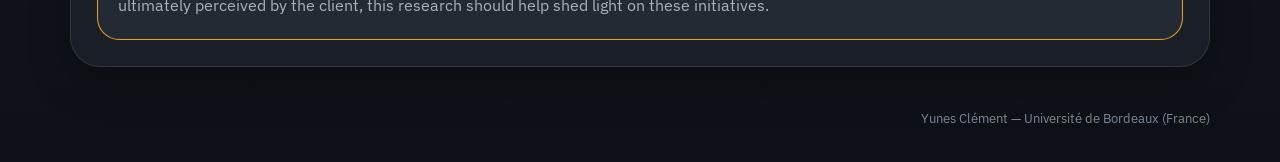
==== commit fd5e46ea: "Add downloadable companion docs with sphere diagrams" ====
--- a/index.html
+++ b/index.html
@@ -22,6 +22,7 @@
           <p class="hero__subtitle" id="subtitle"></p>
         </div>
         <div class="toolbar">
+          <a class="tool-btn tool-btn--download" id="downloadDocLink" href="./docs/DOCUMENT_COMPLEMENTAIRE_CONTENU_EN.docx" download aria-label="Download the full app text as a Word document">Word text</a>
           <button class="tool-btn tool-btn--lang" id="langBtn" type="button" aria-label="Toggle language"></button>
           <button class="tool-btn" id="themeBtn" type="button" aria-label="Toggle color theme"></button>
         </div>
--- a/styles.css
+++ b/styles.css
@@ -157,6 +157,16 @@
   justify-content: center;
 }
 
+.tool-btn {
+  text-decoration: none;
+}
+
+.tool-btn--download {
+  color: var(--accent-blue);
+  font-weight: 700;
+  white-space: nowrap;
+}
+
 .tool-chip {
   color: var(--text-soft);
 }
@@ -324,6 +334,24 @@
   margin: 0;
   color: var(--text-soft);
   font-size: 1rem;
+}
+
+.lede,
+.callout > p:not(.panel-label),
+.theory-block > p:not(.panel-label),
+.timeline-intro,
+.timeline-legend,
+.timeline-group__summary,
+.timeline-postscript__summary,
+.timeline-detail__body,
+.timeline-detail__observable,
+.sphere-card > p,
+.dimension-card > p,
+.link-card__meta p,
+.prompt-card > p:not(.panel-label) {
+  text-align: justify;
+  text-wrap: pretty;
+  hyphens: auto;
 }
 
 .callout strong,
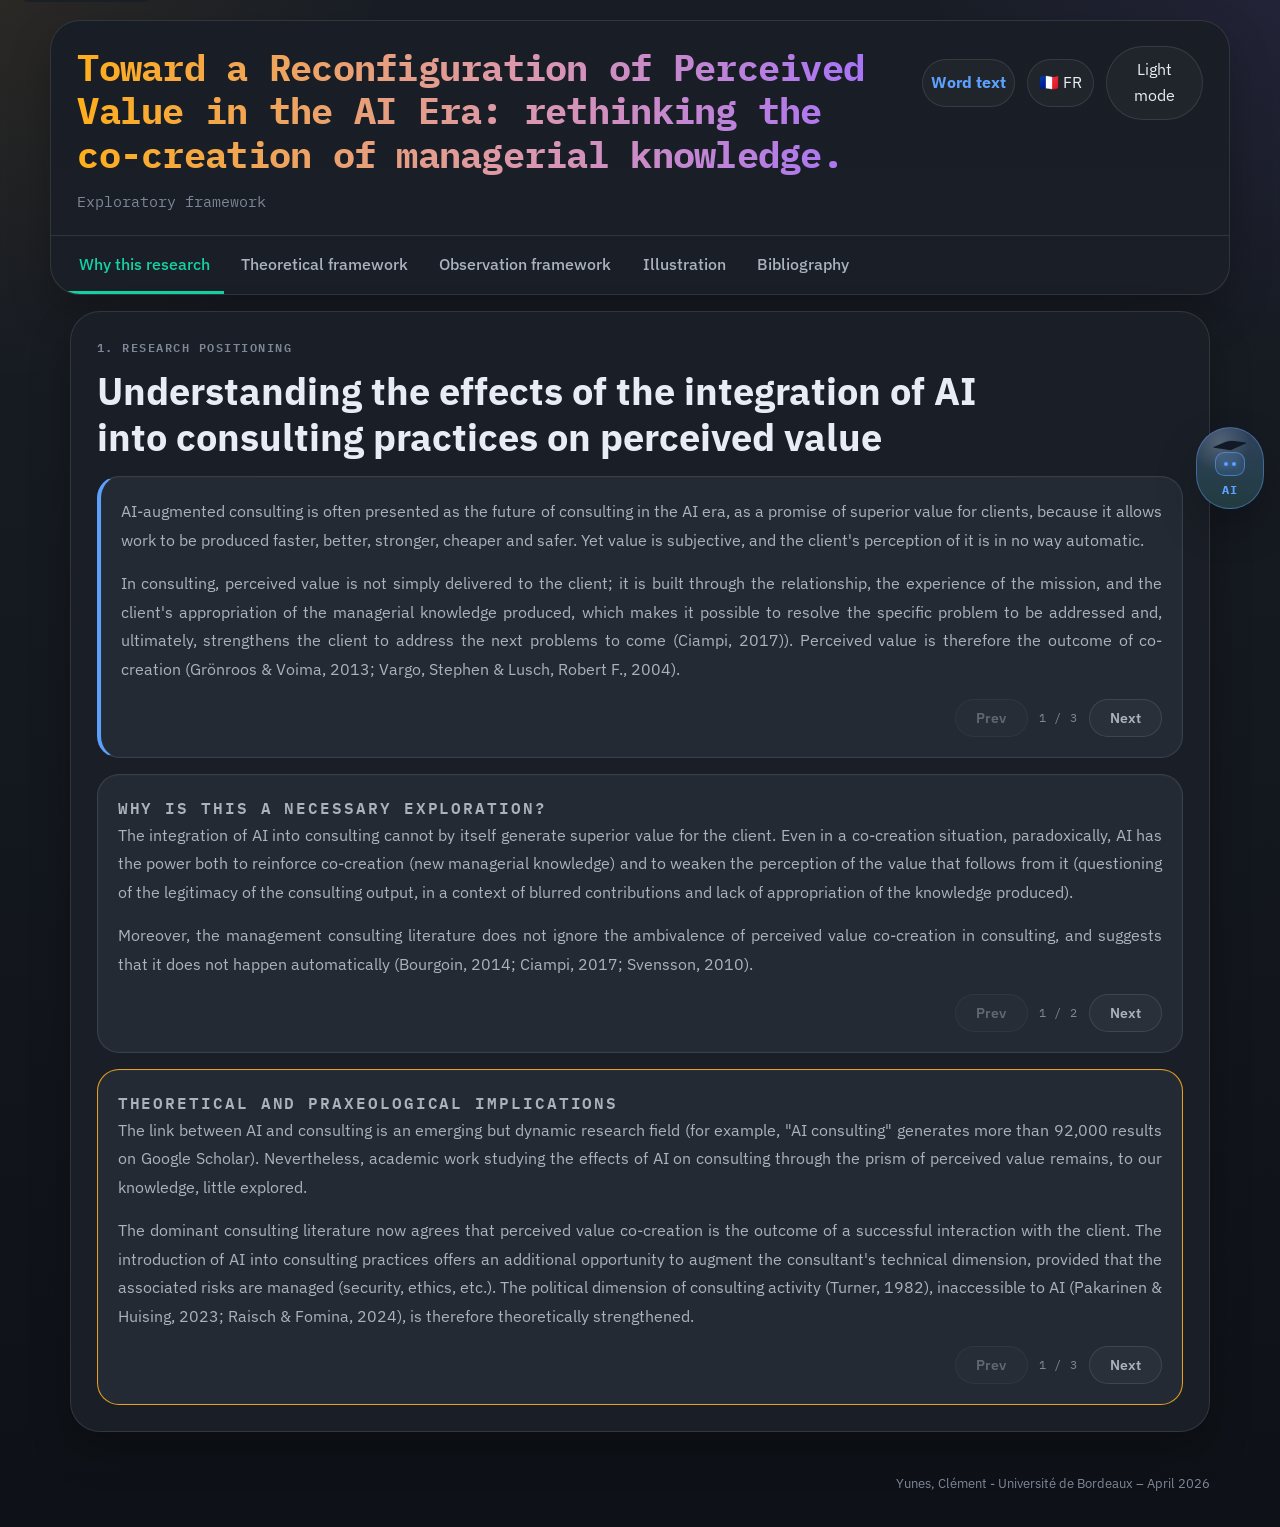
==== commit 962ade59: "Add bibliography section and refresh Word document" ====
--- a/index.html
+++ b/index.html
@@ -36,6 +36,7 @@
     <section class="content-section" id="theory"></section>
     <section class="content-section" id="spheres"></section>
     <section class="content-section" id="illustration"></section>
+    <section class="content-section" id="bibliography"></section>
     <section class="chatbot-host" id="chatbotHost" hidden></section>
   </main>
 
--- a/styles.css
+++ b/styles.css
@@ -605,7 +605,91 @@
   gap: 0.95rem;
 }
 
+.proposition-detail__body {
+  display: grid;
+  gap: 0.95rem;
+}
+
+.paged-copy {
+  display: grid;
+  gap: 0.9rem;
+}
+
+.paged-copy__body {
+  display: grid;
+  gap: 0.95rem;
+}
+
+.paged-copy__body p {
+  margin: 0;
+  text-align: justify;
+  text-wrap: pretty;
+  hyphens: auto;
+  line-height: 1.78;
+}
+
+.bibliography-card {
+  padding-top: 1.2rem;
+}
+
+.bibliography-list {
+  margin: 0;
+  padding-left: 1.6rem;
+  display: grid;
+  gap: 1rem;
+}
+
+.bibliography-list__item {
+  color: var(--text);
+  line-height: 1.72;
+  text-align: left;
+}
+
+.block-pager {
+  display: flex;
+  align-items: center;
+  justify-content: flex-end;
+  gap: 0.65rem;
+  padding-top: 0.1rem;
+}
+
+.block-pager__btn {
+  border: 1px solid var(--line);
+  border-radius: 999px;
+  background: var(--surface-soft);
+  color: var(--text-soft);
+  min-width: 4.6rem;
+  padding: 0.42rem 0.8rem;
+  font-size: 0.88rem;
+  font-weight: 600;
+}
+
+.block-pager__btn:hover:not(:disabled) {
+  border-color: var(--line-strong);
+  color: var(--text);
+}
+
+.block-pager__btn:disabled {
+  opacity: 0.45;
+  cursor: default;
+}
+
+.block-pager__status {
+  color: var(--text-faint);
+  font-family: var(--font-mono);
+  font-size: 0.76rem;
+  letter-spacing: 0.08em;
+}
+
 .gap-block__text p {
+  margin: 0;
+  text-align: justify;
+  text-wrap: pretty;
+  hyphens: auto;
+  line-height: 1.78;
+}
+
+.proposition-detail__body p {
   margin: 0;
   text-align: justify;
   text-wrap: pretty;
@@ -1286,6 +1370,124 @@
   gap: 0.45rem;
 }
 
+.chatbot-upload {
+  display: grid;
+  gap: 0.45rem;
+  padding: 0.8rem 0.9rem;
+  border: 1px solid var(--line);
+  border-radius: var(--radius-md);
+  background: var(--surface-soft);
+}
+
+.chatbot-upload__head {
+  display: flex;
+  align-items: center;
+  justify-content: space-between;
+  gap: 0.7rem;
+}
+
+.chatbot-upload__button {
+  position: relative;
+  display: inline-flex;
+  align-items: center;
+  justify-content: center;
+  min-height: 2.2rem;
+  padding: 0.45rem 0.8rem;
+  border: 1px solid rgba(93, 161, 255, 0.35);
+  border-radius: 999px;
+  background: rgba(93, 161, 255, 0.12);
+  color: var(--accent-blue);
+  font-size: 0.8rem;
+  font-weight: 700;
+  cursor: pointer;
+}
+
+.chatbot-upload__button[aria-disabled="true"] {
+  opacity: 0.65;
+  cursor: not-allowed;
+}
+
+.chatbot-upload__input {
+  position: absolute;
+  inset: 0;
+  opacity: 0;
+  cursor: pointer;
+}
+
+.chatbot-upload__hint,
+.chatbot-upload__status,
+.chatbot-upload__loaded-label {
+  margin: 0;
+  font-size: 0.78rem;
+  line-height: 1.45;
+}
+
+.chatbot-upload__hint,
+.chatbot-upload__status {
+  color: var(--text-faint);
+}
+
+.chatbot-upload__loaded {
+  display: grid;
+  gap: 0.38rem;
+}
+
+.chatbot-upload__loaded-label {
+  color: var(--text-soft);
+  font-weight: 700;
+}
+
+.chatbot-upload__docs {
+  display: grid;
+  gap: 0.38rem;
+  margin: 0;
+  padding: 0;
+  list-style: none;
+}
+
+.chatbot-upload__doc {
+  display: flex;
+  align-items: center;
+  justify-content: space-between;
+  gap: 0.6rem;
+  padding: 0.45rem 0.6rem;
+  border: 1px solid var(--line);
+  border-radius: 0.85rem;
+  background: var(--surface);
+}
+
+.chatbot-upload__doc-meta {
+  display: flex;
+  flex-wrap: wrap;
+  gap: 0.45rem;
+  align-items: center;
+  min-width: 0;
+}
+
+.chatbot-upload__doc-name {
+  color: var(--text);
+  font-size: 0.8rem;
+  font-weight: 600;
+  word-break: break-word;
+}
+
+.chatbot-upload__doc-size {
+  color: var(--text-faint);
+  font-family: var(--font-mono);
+  font-size: 0.72rem;
+}
+
+.chatbot-upload__doc-remove {
+  flex: 0 0 auto;
+  padding: 0.28rem 0.55rem;
+  border: 1px solid var(--line);
+  border-radius: 999px;
+  background: transparent;
+  color: var(--text-soft);
+  font-size: 0.72rem;
+  font-weight: 700;
+}
+
 .chatbot-suggestions__list {
   display: flex;
   flex-wrap: wrap;
@@ -1720,6 +1922,11 @@
     align-items: stretch;
   }
 
+  .chatbot-upload__head {
+    align-items: flex-start;
+    flex-direction: column;
+  }
+
   .chatbot-form__button {
     width: 100%;
   }
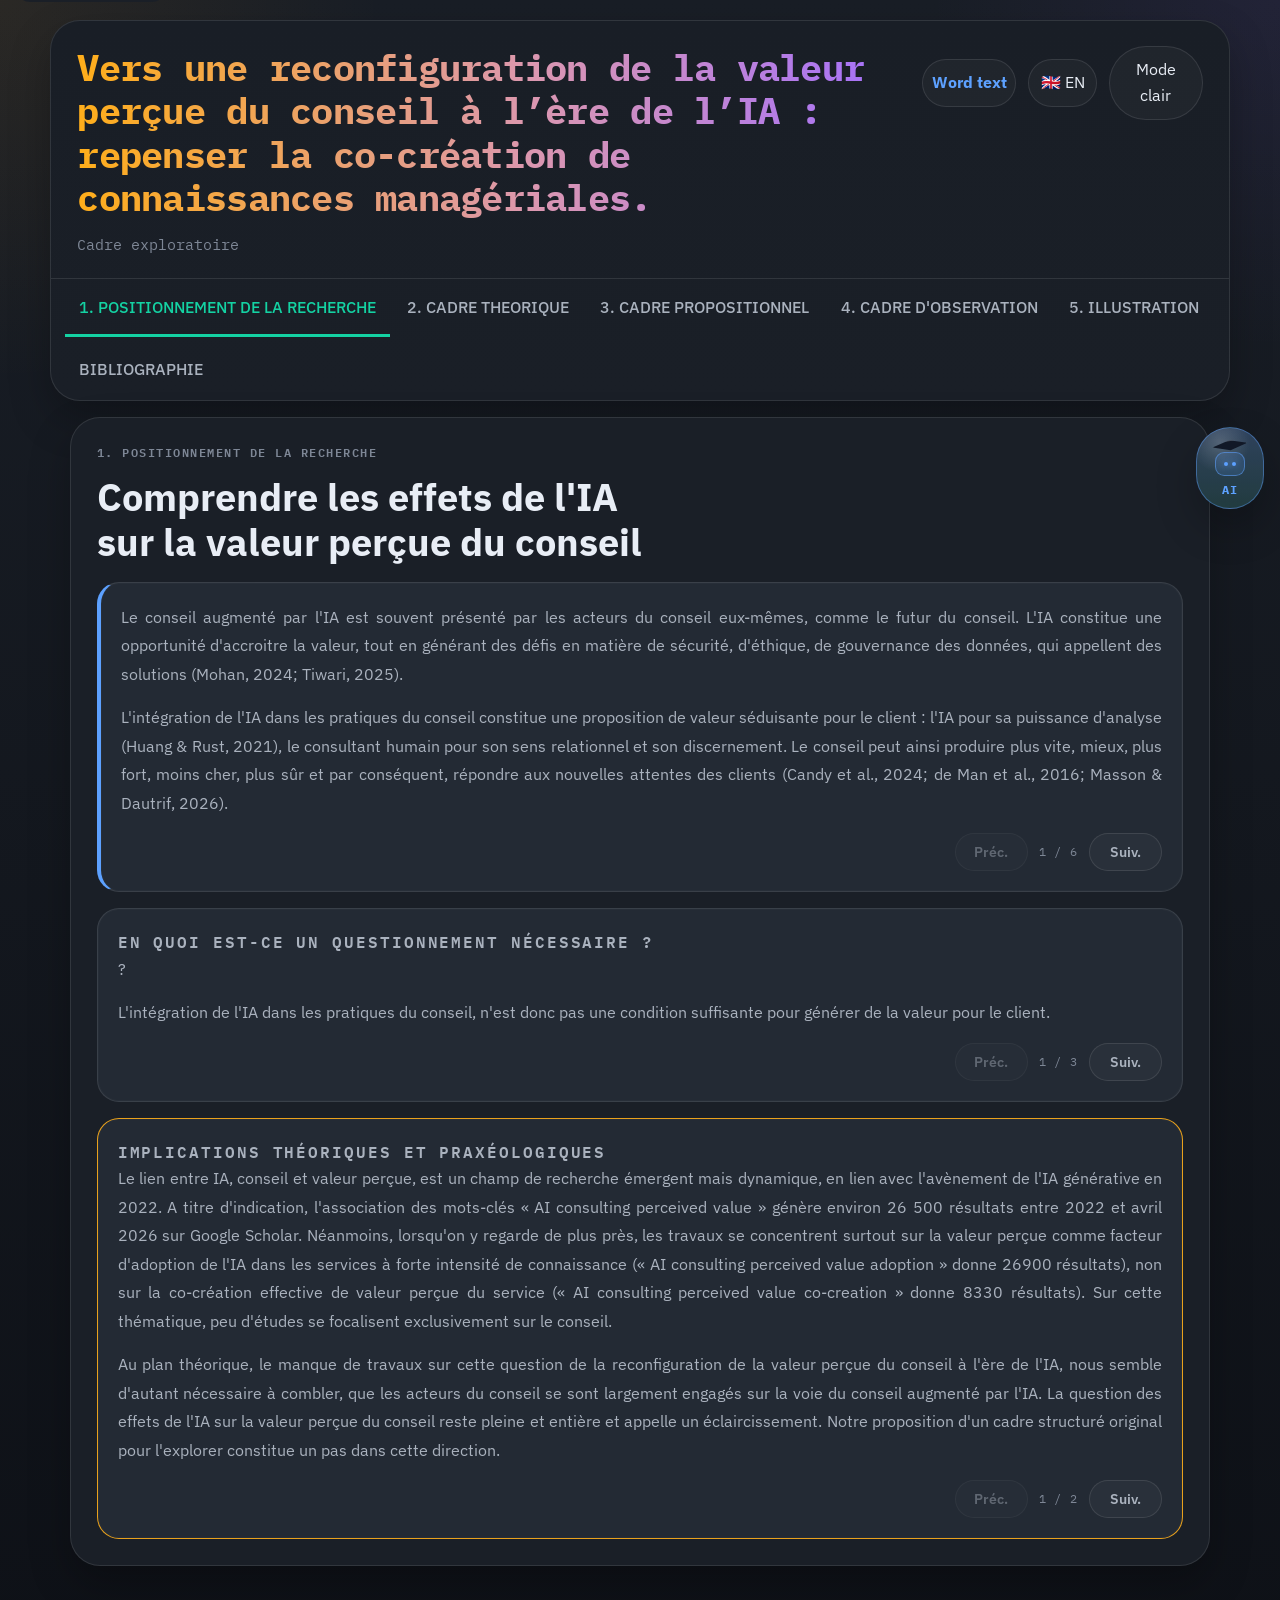
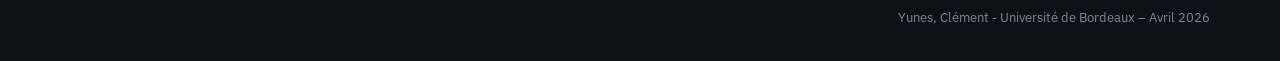
==== commit 13e32f3f: "Sync exploratory framework structure" ====
--- a/index.html
+++ b/index.html
@@ -1,5 +1,5 @@
 <!DOCTYPE html>
-<html lang="en" data-theme="dark">
+<html lang="fr" data-theme="dark">
 <head>
   <meta charset="UTF-8">
   <meta name="viewport" content="width=device-width, initial-scale=1.0">
@@ -34,6 +34,7 @@
   <main id="main" class="layout">
     <section class="content-section" id="why"></section>
     <section class="content-section" id="theory"></section>
+    <section class="content-section" id="propositions"></section>
     <section class="content-section" id="spheres"></section>
     <section class="content-section" id="illustration"></section>
     <section class="content-section" id="bibliography"></section>
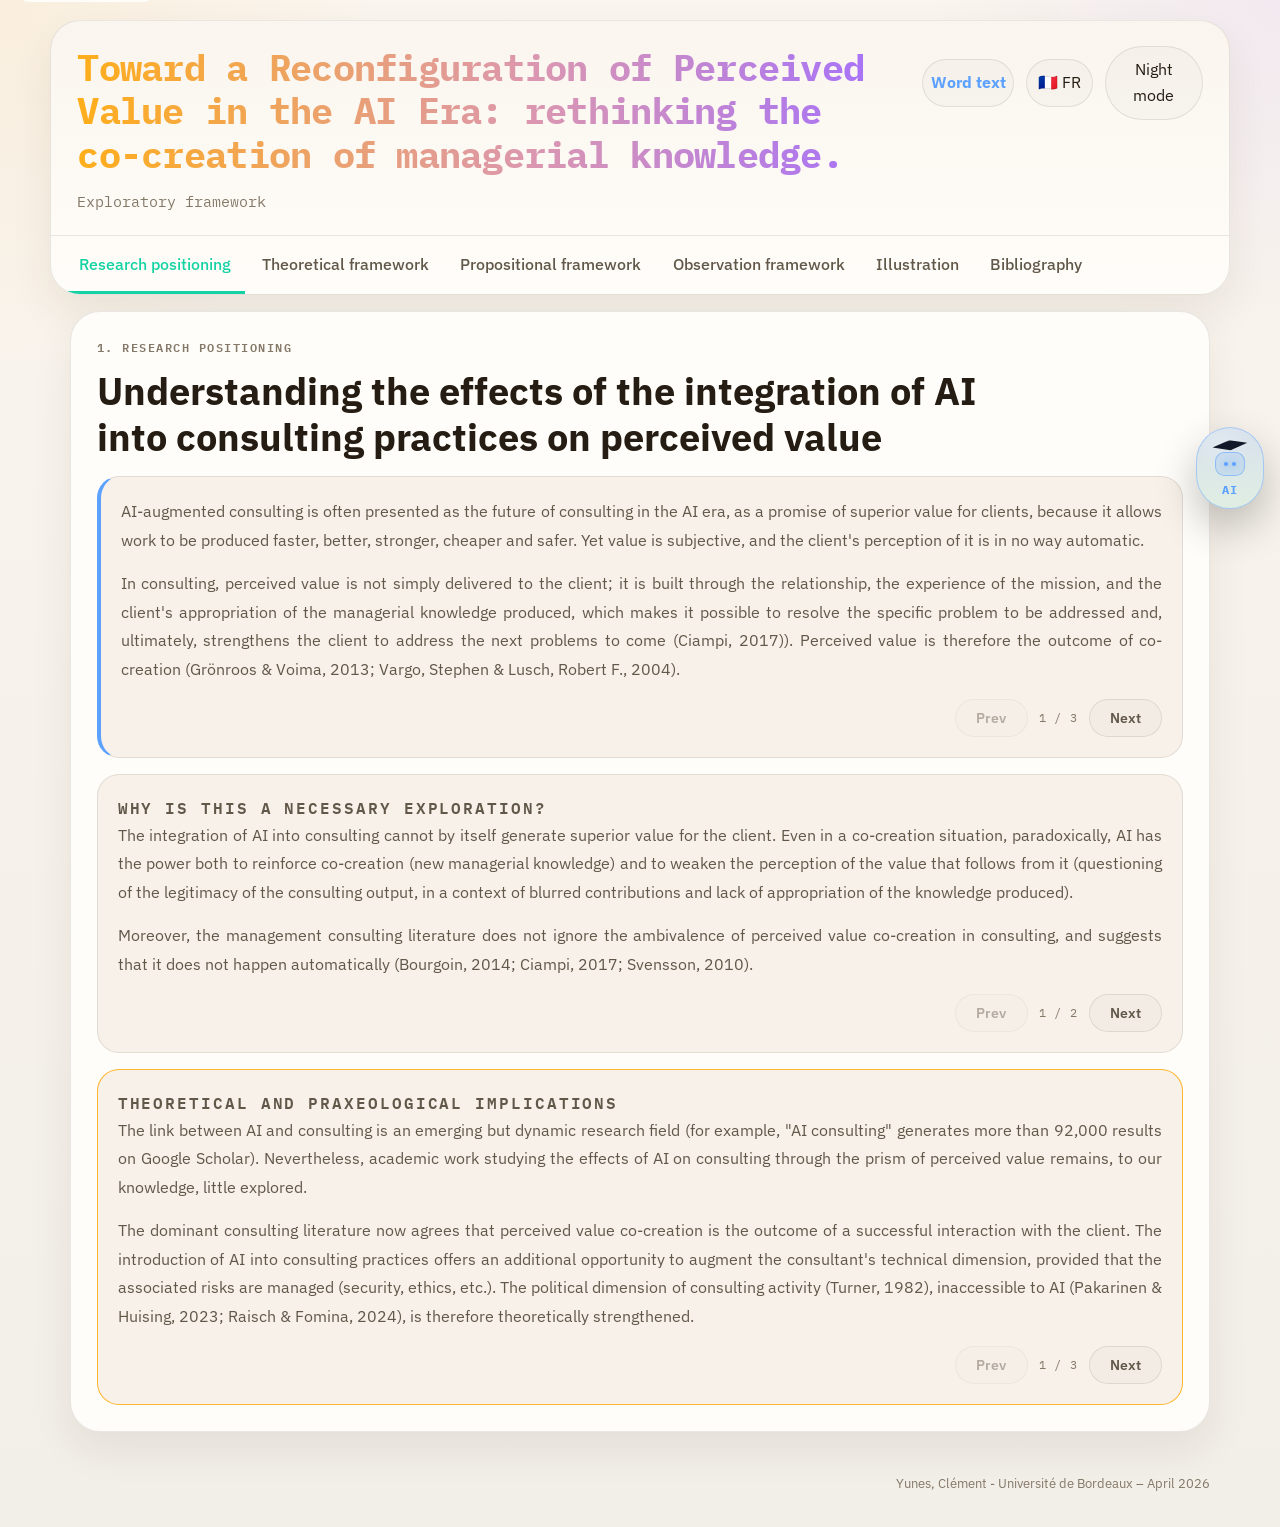
==== commit 430d24bc: "Sync exploratory framework with April 2026 version of the cadre exploratoire Updated all FR content " ====
--- a/index.html
+++ b/index.html
@@ -1,5 +1,5 @@
 <!DOCTYPE html>
-<html lang="fr" data-theme="dark">
+<html lang="en" data-theme="light">
 <head>
   <meta charset="UTF-8">
   <meta name="viewport" content="width=device-width, initial-scale=1.0">
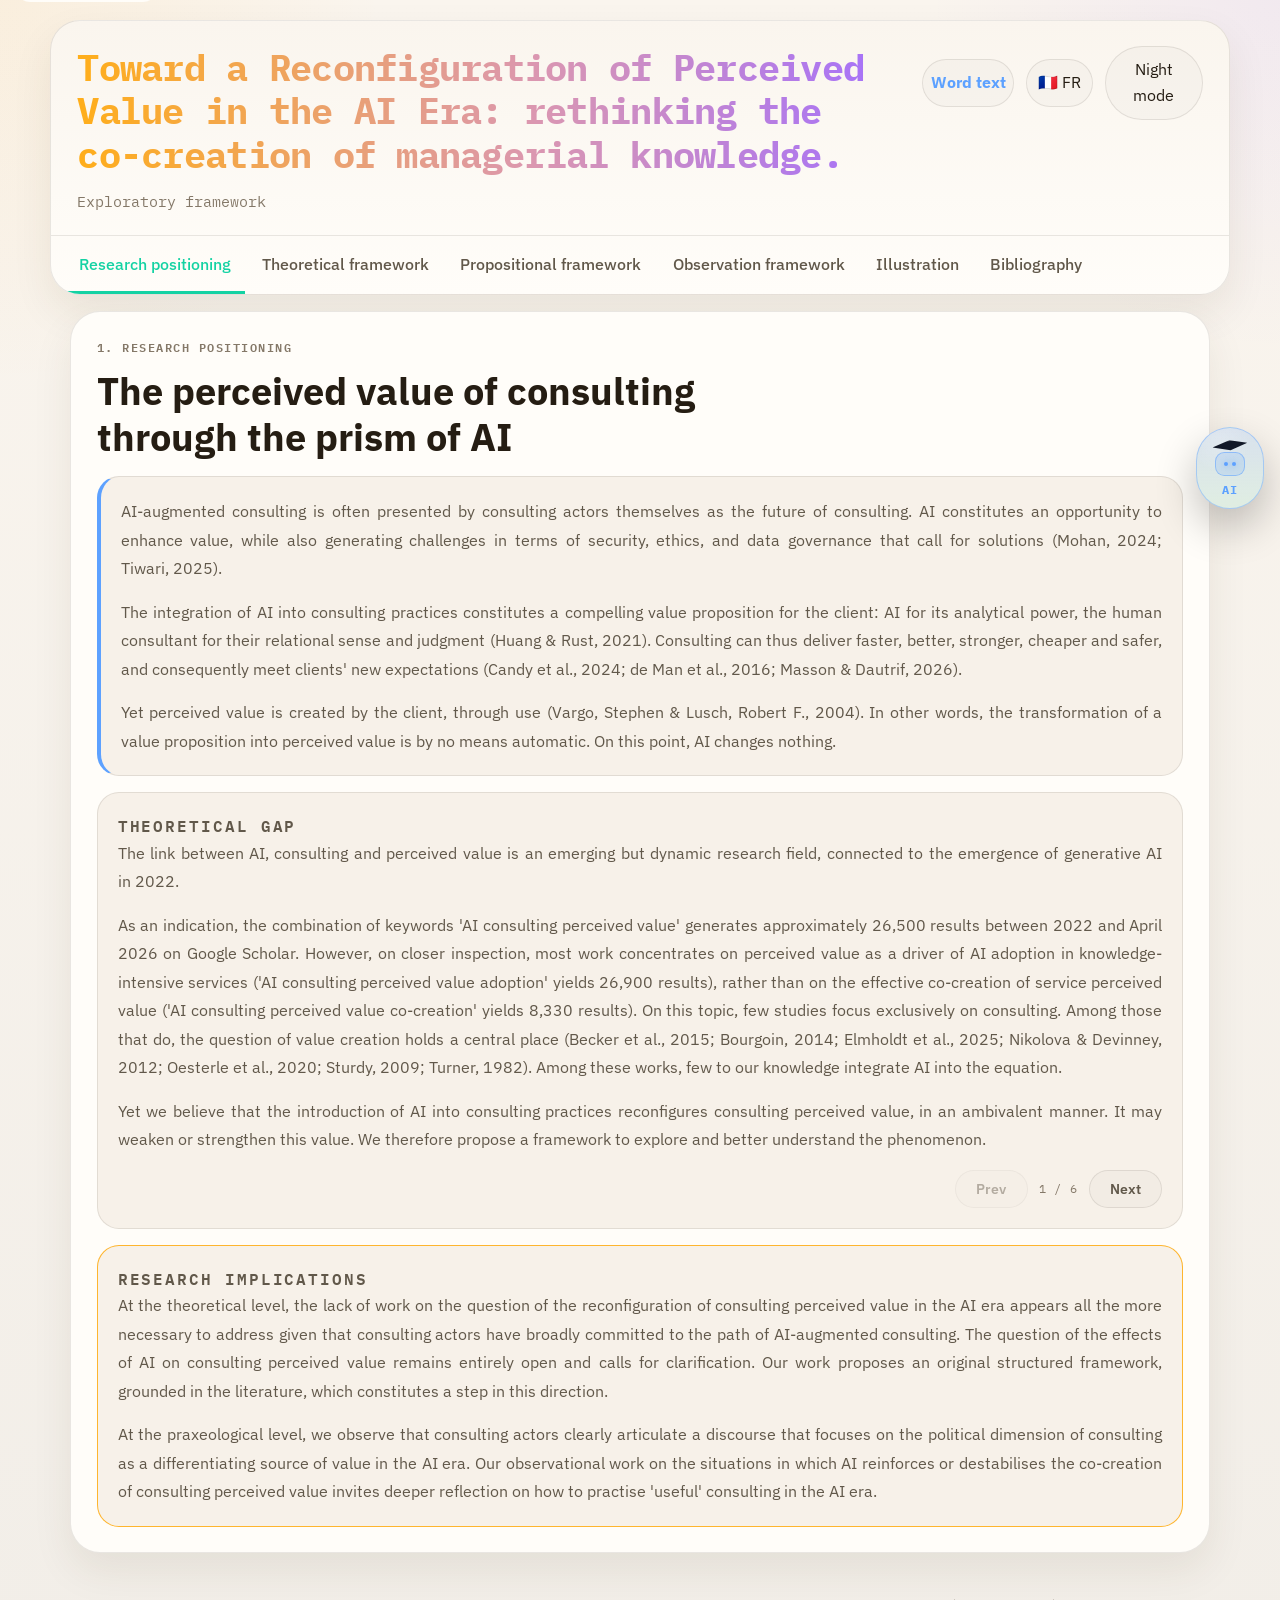
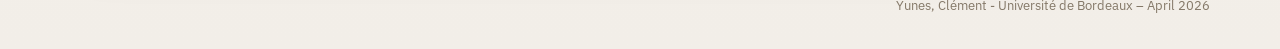
==== commit e179aa9d: "Update app text from exploratory framework" ====
--- a/index.html
+++ b/index.html
@@ -36,6 +36,7 @@
     <section class="content-section" id="theory"></section>
     <section class="content-section" id="propositions"></section>
     <section class="content-section" id="spheres"></section>
+    <section class="content-section" id="posture"></section>
     <section class="content-section" id="illustration"></section>
     <section class="content-section" id="bibliography"></section>
     <section class="chatbot-host" id="chatbotHost" hidden></section>
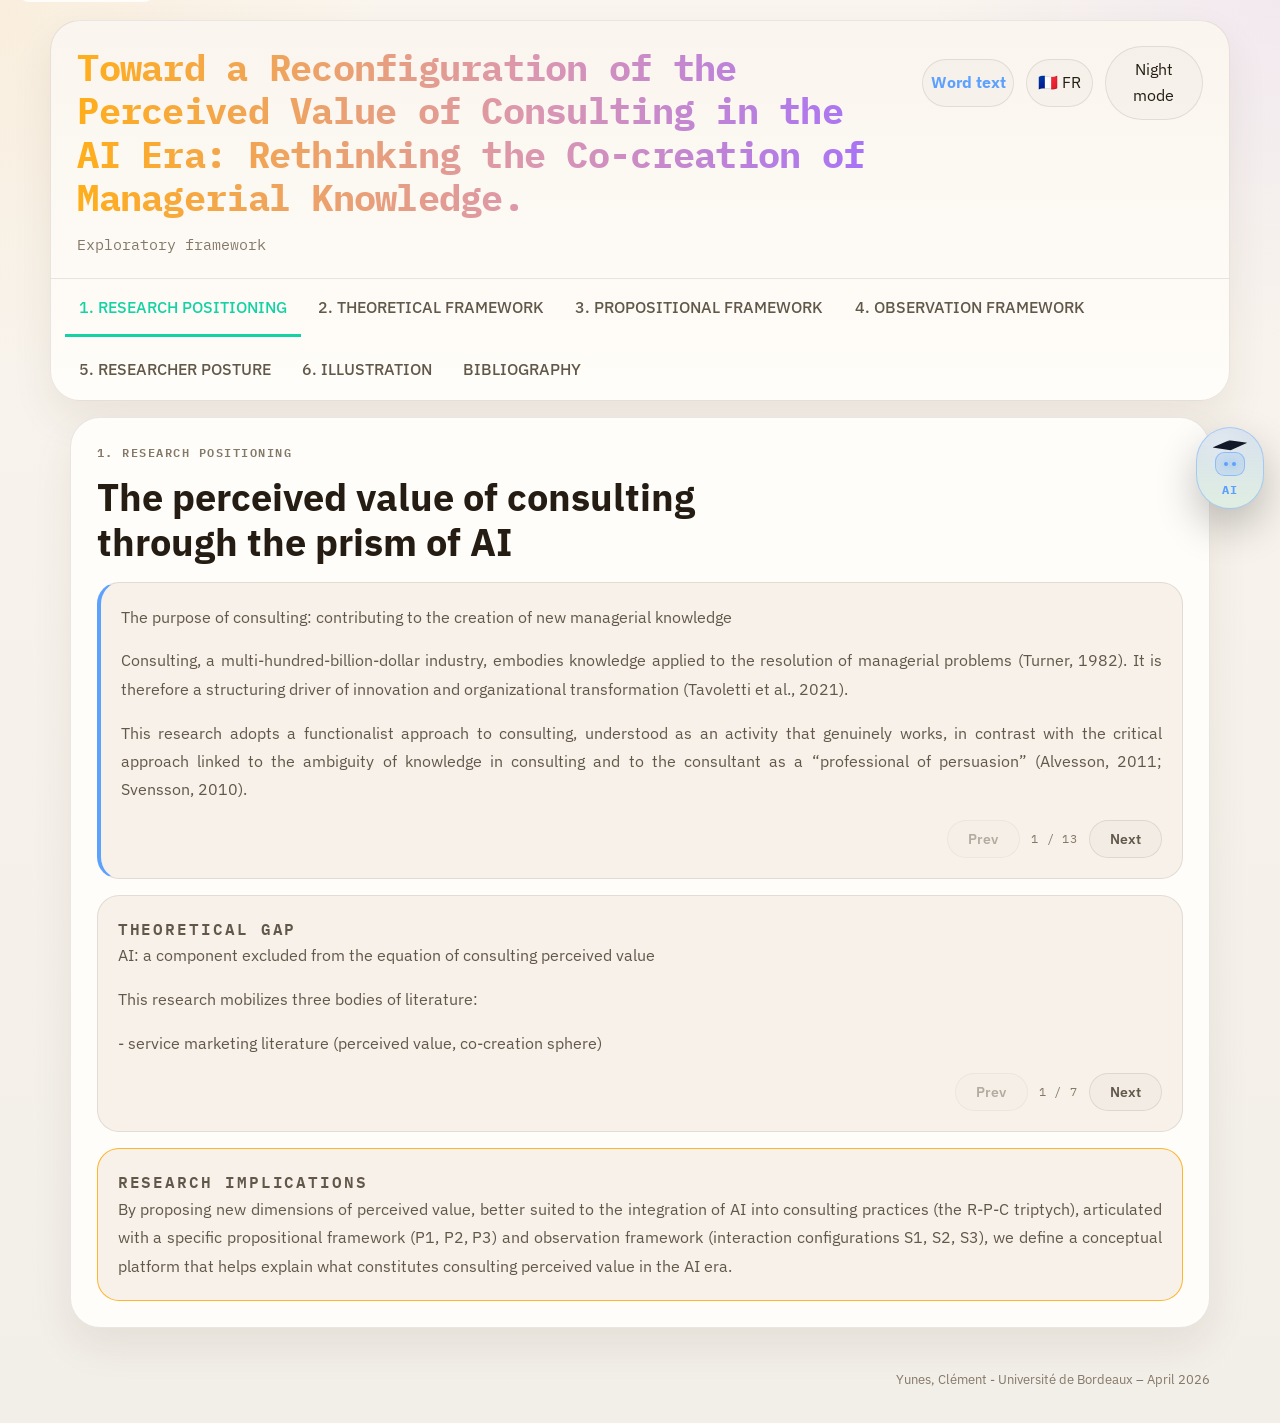
==== commit eeb9c1d8: "Correct English artefact title" ====
--- a/index.html
+++ b/index.html
@@ -4,7 +4,7 @@
   <meta charset="UTF-8">
   <meta name="viewport" content="width=device-width, initial-scale=1.0">
   <meta name="color-scheme" content="dark light">
-  <title>Perceived Value Co-creation in AI-Era Consulting</title>
+  <title>Toward a Reconfiguration of the Perceived Value of Consulting in the AI Era</title>
   <link rel="preconnect" href="https://fonts.googleapis.com">
   <link rel="preconnect" href="https://fonts.gstatic.com" crossorigin>
   <link href="https://fonts.googleapis.com/css2?family=IBM+Plex+Mono:wght@400;500;600;700&family=IBM+Plex+Sans:wght@400;500;600;700&display=swap" rel="stylesheet">
--- a/styles.css
+++ b/styles.css
@@ -754,6 +754,25 @@
   max-width: 58rem;
 }
 
+.timeline-copy {
+  max-width: 68rem;
+}
+
+.timeline-copy .paged-copy__body {
+  gap: 1.05rem;
+}
+
+.timeline-copy .paged-copy__body p {
+  color: var(--text-soft);
+  font-size: clamp(1.08rem, 1.9vw, 1.28rem);
+  line-height: 1.82;
+}
+
+.timeline-copy .block-pager {
+  justify-content: flex-start;
+  padding-top: 0.25rem;
+}
+
 .timeline-legend {
   margin: 0;
   color: var(--text-faint);
